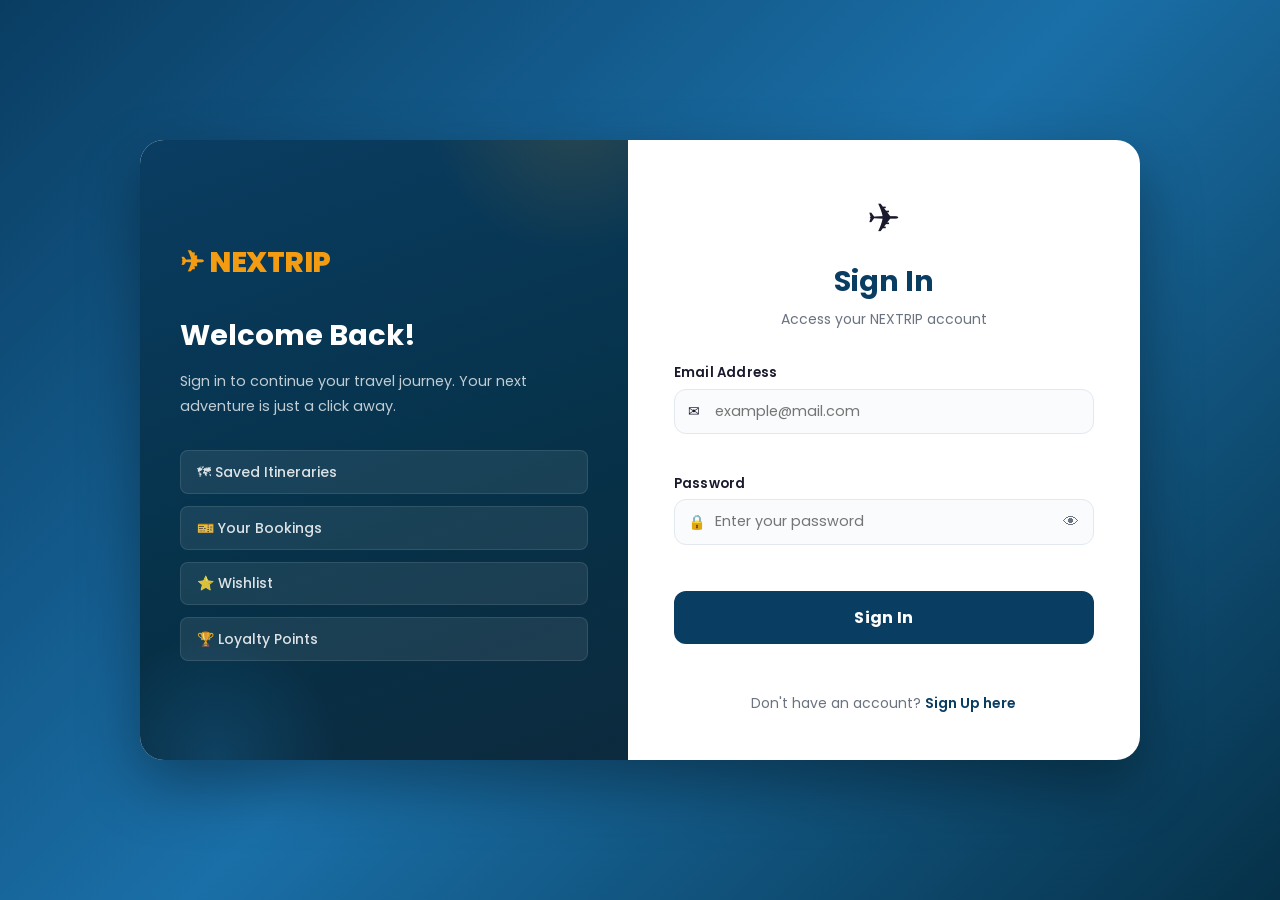
==== SignIn.html @ 0aa318a2 "Add files via upload" ====
<!DOCTYPE html>
<html lang="en">
<head>
    <meta charset="UTF-8">
    <meta name="viewport" content="width=device-width, initial-scale=1.0">
    <title>NEXTRIP - Sign In</title>
    <link rel="stylesheet" href="css/style.css">
    <link href="https://fonts.googleapis.com/css2?family=Poppins:wght@300;400;500;600;700;800&display=swap" rel="stylesheet">
</head>
<body class="auth-body">

    <div class="auth-wrapper signin-layout">
        <!-- Left Panel -->
        <div class="auth-panel-left signin-left">
            <div class="panel-content">
                <div class="brand-logo">✈ NEXTRIP</div>
                <h2 class="panel-title">Welcome Back!</h2>
                <p class="panel-subtitle">Sign in to continue your travel journey. Your next adventure is just a click away.</p>
                <div class="panel-features">
                    <div class="panel-feature">🗺 Saved Itineraries</div>
                    <div class="panel-feature">🎫 Your Bookings</div>
                    <div class="panel-feature">⭐ Wishlist</div>
                    <div class="panel-feature">🏆 Loyalty Points</div>
                </div>
                <div class="panel-image-bg signin-bg"></div>
            </div>
        </div>

        <!-- Right Panel - Signin Form -->
        <div class="auth-panel-right">
            <div class="auth-form-container signin-form-container">
                <div class="auth-header">
                    <div class="signin-icon">✈</div>
                    <h1 class="auth-title">Sign In</h1>
                    <p class="auth-subtitle">Access your NEXTRIP account</p>
                </div>

                <form id="signinForm" class="auth-form" novalidate>

                    <!-- Email -->
                    <div class="form-group">
                        <label for="signinEmail" class="form-label">Email Address</label>
                        <div class="input-wrapper">
                            <span class="input-icon">✉</span>
                            <input type="email" id="signinEmail" name="email"
                                   class="form-input" placeholder="example@mail.com" required>
                        </div>
                        <span class="error-msg" id="signinEmailError"></span>
                    </div>

                    <!-- Password -->
                    <div class="form-group">
                        <label for="signinPassword" class="form-label">Password</label>
                        <div class="input-wrapper">
                            <span class="input-icon">🔒</span>
                            <input type="password" id="signinPassword" name="password"
                                   class="form-input" placeholder="Enter your password" required>
                            <button type="button" class="toggle-password" data-target="signinPassword" aria-label="Toggle password visibility">
                                <span class="eye-icon" id="eyeSigninPassword">👁</span>
                            </button>
                        </div>
                        <span class="error-msg" id="signinPasswordError"></span>
                    </div>

                    <!-- Submit -->
                    <button type="submit" class="btn-auth">Sign In</button>
                    <span class="error-msg" id="signinGeneralError" style="display:block; text-align:center; margin-top:0.5rem;"></span>
                    <span class="success-msg" id="signinSuccess"></span>

                </form>

                <div class="auth-redirect">
                    Don't have an account? <a href="SignUp.html" class="auth-link">Sign Up here</a>
                </div>
            </div>
        </div>
    </div>

    <script src="js/script.js"></script>
</body>
</html>
---- css/style.css ----
/* ================================================
   NEXTRIP - Complete Stylesheet
   style.css
   ================================================ */

/* ---------- CSS Variables / Theme ---------- */
:root {
    --primary: #0a3d62;
    --primary-dark: #061e32;
    --accent: #f39c12;
    --accent-light: #ffc94a;
    --success: #27ae60;
    --error: #e74c3c;
    --text: #1a1a2e;
    --text-muted: #6b7280;
    --bg: #f8fafc;
    --bg-card: #ffffff;
    --border: #e2e8f0;
    --shadow-sm: 0 1px 3px rgba(0,0,0,0.08);
    --shadow-md: 0 4px 20px rgba(0,0,0,0.12);
    --shadow-lg: 0 10px 40px rgba(0,0,0,0.16);
    --radius: 0.75rem;
    --radius-lg: 1.25rem;
    --font: 'Poppins', sans-serif;
    --transition: all 0.25s ease;
}

/* ---------- Reset & Base ---------- */
*, *::before, *::after {
    box-sizing: border-box;
    margin: 0;
    padding: 0;
}

html { scroll-behavior: smooth; }

body {
    font-family: var(--font);
    font-size: 1rem;
    color: var(--text);
    background: var(--bg);
    line-height: 1.6;
    -webkit-font-smoothing: antialiased;
}

img { max-width: 100%; height: auto; display: block; }
a { text-decoration: none; color: inherit; }
ul { list-style: none; }

/* ---------- Utility: Container ---------- */
.container {
    max-width: 1200px;
    margin: 0 auto;
    padding: 0 1.5rem;
}

/* ================================================
   TRAVELAPP / LANDING PAGE STYLES
   ================================================ */

/* ---- Header ---- */
.header {
    position: fixed;
    top: 0;
    width: 100%;
    z-index: 100;
    background: rgba(10, 61, 98, 0.96);
    box-shadow: 0 2px 20px rgba(0,0,0,0.25);
}

.container-header {
    max-width: 1200px;
    margin: 0 auto;
    padding: 0 1.5rem;
    display: flex;
    align-items: center;
    justify-content: space-between;
    height: 4rem;
}

.brand {
    font-size: 1.5rem;
    font-weight: 800;
    color: #fff;
    letter-spacing: -0.5px;
}

.navbar {
    display: flex;
    gap: 0.25rem;
    align-items: center;
}

.nav-btn {
    color: rgba(255,255,255,0.85);
    font-size: 0.875rem;
    font-weight: 500;
    padding: 0.4rem 0.875rem;
    border-radius: 2rem;
    transition: var(--transition);
}

.nav-btn:hover {
    color: #fff;
    background: rgba(255,255,255,0.12);
}

.header-actions {
    display: flex;
    align-items: center;
    gap: 0.75rem;
}

.btn-signin-nav {
    background: var(--accent);
    color: var(--primary-dark);
    font-size: 0.875rem;
    font-weight: 600;
    padding: 0.45rem 1.1rem;
    border-radius: 2rem;
    transition: var(--transition);
}

.btn-signin-nav:hover {
    background: var(--accent-light);
    transform: translateY(-1px);
}

/* Hamburger Toggle */
.menu-toggle {
    display: none;
    flex-direction: column;
    gap: 5px;
    background: none;
    border: none;
    cursor: pointer;
    padding: 0.25rem;
}

.menu-toggle span {
    display: block;
    width: 24px;
    height: 2px;
    background: #fff;
    border-radius: 2px;
    transition: var(--transition);
}

.menu-toggle.active span:nth-child(1) { transform: translateY(7px) rotate(45deg); }
.menu-toggle.active span:nth-child(2) { opacity: 0; }
.menu-toggle.active span:nth-child(3) { transform: translateY(-7px) rotate(-45deg); }

/* Mobile Menu */
.mobile-menu {
    display: none;
    flex-direction: column;
    background: var(--primary-dark);
    position: fixed;
    top: 4rem;
    left: 0;
    right: 0;
    z-index: 99;
    padding: 1rem 0;
    border-top: 1px solid rgba(255,255,255,0.1);
}

.mobile-menu.active { display: flex; }

.mobile-btn {
    color: rgba(255,255,255,0.85);
    padding: 0.85rem 2rem;
    font-size: 0.95rem;
    font-weight: 500;
    transition: var(--transition);
    border-bottom: 1px solid rgba(255,255,255,0.06);
}

.mobile-btn:hover {
    color: #fff;
    background: rgba(255,255,255,0.07);
    padding-left: 2.5rem;
}

/* ---- Hero ---- */
.hero {
    position: relative;
    height: 100vh;
    min-height: 600px;
    display: flex;
    align-items: center;
    justify-content: center;
    overflow: hidden;
}

.hero-image {
    position: absolute;
    inset: 0;
    width: 100%;
    height: 100%;
    object-fit: cover;
    object-position: center;
}

.hero-overlay {
    position: absolute;
    inset: 0;
    background: linear-gradient(
        135deg,
        rgba(10,61,98,0.85) 0%,
        rgba(6,30,50,0.65) 60%,
        rgba(243,156,18,0.15) 100%
    );
}

.hero-content {
    position: relative;
    z-index: 2;
    text-align: center;
    color: #fff;
    max-width: 800px;
    padding: 0 1.5rem;
    animation: fadeInUp 0.8s ease both;
}

.hero-badge {
    display: inline-block;
    background: rgba(243,156,18,0.25);
    border: 1px solid rgba(243,156,18,0.5);
    color: var(--accent-light);
    font-size: 0.8rem;
    font-weight: 600;
    padding: 0.35rem 1rem;
    border-radius: 2rem;
    letter-spacing: 1px;
    text-transform: uppercase;
    margin-bottom: 1rem;
}

.hero-title {
    font-size: clamp(2.8rem, 7vw, 5.5rem);
    font-weight: 800;
    line-height: 1.1;
    margin-bottom: 1rem;
    letter-spacing: -2px;
}

.hero-accent { color: var(--accent); }

.hero-tagline {
    font-size: clamp(1rem, 2vw, 1.2rem);
    font-weight: 300;
    opacity: 0.9;
    margin-bottom: 2rem;
    max-width: 600px;
    margin-left: auto;
    margin-right: auto;
}

.hero-cta-group {
    display: flex;
    gap: 1rem;
    justify-content: center;
    flex-wrap: wrap;
    margin-bottom: 3rem;
}

.btn-primary {
    background: var(--accent);
    color: var(--primary-dark);
    font-size: 0.95rem;
    font-weight: 700;
    padding: 0.85rem 2rem;
    border-radius: 2rem;
    transition: var(--transition);
    box-shadow: 0 4px 15px rgba(243,156,18,0.35);
}

.btn-primary:hover {
    background: var(--accent-light);
    transform: translateY(-2px);
    box-shadow: 0 6px 20px rgba(243,156,18,0.45);
}

.btn-outline-hero {
    background: transparent;
    color: #fff;
    font-size: 0.95rem;
    font-weight: 600;
    padding: 0.85rem 2rem;
    border-radius: 2rem;
    border: 2px solid rgba(255,255,255,0.6);
    transition: var(--transition);
}

.btn-outline-hero:hover {
    background: rgba(255,255,255,0.15);
    border-color: #fff;
    transform: translateY(-2px);
}

.hero-stats {
    display: flex;
    gap: 2.5rem;
    justify-content: center;
    flex-wrap: wrap;
}

.hero-stat {
    display: flex;
    flex-direction: column;
    align-items: center;
}

.hero-stat strong {
    font-size: 1.6rem;
    font-weight: 800;
    color: var(--accent);
    line-height: 1;
}

.hero-stat span {
    font-size: 0.75rem;
    opacity: 0.8;
    text-transform: uppercase;
    letter-spacing: 1px;
    margin-top: 0.2rem;
}

/* ---- Section Commons ---- */
.section-title {
    font-size: clamp(1.8rem, 4vw, 2.5rem);
    font-weight: 700;
    color: var(--primary);
    text-align: center;
    margin-bottom: 0.5rem;
    letter-spacing: -0.5px;
}

.section-desc {
    font-size: 1rem;
    color: var(--text-muted);
    text-align: center;
    margin-bottom: 3rem;
}

/* ---- Features Section ---- */
.features {
    padding: 5rem 0;
    background: var(--bg);
}

.features-list {
    display: grid;
    grid-template-columns: repeat(3, 1fr);
    gap: 1.5rem;
    margin-bottom: 3rem;
}

.feature {
    background: var(--bg-card);
    border: 1px solid var(--border);
    border-radius: var(--radius-lg);
    padding: 2rem 1.5rem;
    text-align: center;
    transition: var(--transition);
    box-shadow: var(--shadow-sm);
}

.feature:hover {
    transform: translateY(-4px);
    box-shadow: var(--shadow-md);
    border-color: var(--accent);
}

.feature-icon {
    font-size: 2.5rem;
    display: block;
    margin-bottom: 1rem;
}

.feature h3 {
    font-size: 1.1rem;
    font-weight: 600;
    color: var(--primary);
    margin-bottom: 0.5rem;
}

.feature p {
    font-size: 0.875rem;
    color: var(--text-muted);
    line-height: 1.6;
}

.mission-statement {
    background: linear-gradient(135deg, var(--primary), var(--primary-dark));
    color: #fff;
    border-radius: var(--radius-lg);
    padding: 2.5rem;
    text-align: center;
}

.mission-statement h3 {
    font-size: 1.5rem;
    font-weight: 700;
    margin-bottom: 1rem;
    color: var(--accent);
}

.mission-statement p {
    font-size: 1rem;
    line-height: 1.8;
    opacity: 0.9;
    max-width: 700px;
    margin: 0 auto;
}

/* ---- Destinations Section ---- */
.destinations {
    padding: 5rem 0;
    background: linear-gradient(180deg, #eef4fb 0%, #f8fafc 100%);
}

.destinations-list {
    display: grid;
    grid-template-columns: repeat(3, 1fr);
    gap: 1.5rem;
}

.destination-card {
    background: var(--bg-card);
    border-radius: var(--radius-lg);
    overflow: hidden;
    box-shadow: var(--shadow-sm);
    border: 1px solid var(--border);
    transition: var(--transition);
}

.destination-card:hover {
    transform: translateY(-6px);
    box-shadow: var(--shadow-lg);
}

.dest-img {
    width: 100%;
    height: 220px;
    object-fit: cover;
    transition: transform 0.4s ease;
}

.destination-card:hover .dest-img {
    transform: scale(1.04);
}

.dest-content {
    padding: 1.5rem;
}

.dest-badge {
    display: inline-block;
    background: #eef4fb;
    color: var(--primary);
    font-size: 0.7rem;
    font-weight: 600;
    padding: 0.25rem 0.7rem;
    border-radius: 2rem;
    text-transform: uppercase;
    letter-spacing: 0.5px;
    margin-bottom: 0.6rem;
}

.dest-content h4 {
    font-size: 1.2rem;
    font-weight: 700;
    color: var(--primary);
    margin-bottom: 0.5rem;
}

.dest-content p {
    font-size: 0.875rem;
    color: var(--text-muted);
    line-height: 1.6;
    margin-bottom: 1rem;
}

.dest-meta {
    display: flex;
    gap: 1rem;
    font-size: 0.8rem;
    color: var(--text-muted);
    margin-bottom: 1rem;
}

.btn-secondary {
    display: inline-block;
    background: transparent;
    color: var(--primary);
    font-size: 0.875rem;
    font-weight: 600;
    padding: 0.5rem 1.25rem;
    border: 2px solid var(--primary);
    border-radius: 2rem;
    transition: var(--transition);
}

.btn-secondary:hover {
    background: var(--primary);
    color: #fff;
    transform: translateY(-1px);
}

/* ---- Contact Section ---- */
.contact {
    padding: 5rem 0;
    background: var(--bg);
}

.contact-form {
    max-width: 600px;
    margin: 0 auto;
    background: var(--bg-card);
    border-radius: var(--radius-lg);
    padding: 2.5rem;
    box-shadow: var(--shadow-md);
    border: 1px solid var(--border);
}

.contact-form .form-group {
    margin-bottom: 1.25rem;
}

.contact-form label {
    display: block;
    font-size: 0.875rem;
    font-weight: 600;
    color: var(--text);
    margin-bottom: 0.4rem;
}

.contact-form input,
.contact-form textarea {
    width: 100%;
    padding: 0.7rem 1rem;
    border: 1.5px solid var(--border);
    border-radius: var(--radius);
    font-family: var(--font);
    font-size: 0.9rem;
    color: var(--text);
    background: var(--bg);
    transition: var(--transition);
    outline: none;
}

.contact-form input:focus,
.contact-form textarea:focus {
    border-color: var(--primary);
    box-shadow: 0 0 0 3px rgba(10,61,98,0.1);
}

.contact-form input.error,
.contact-form textarea.error {
    border-color: var(--error);
    box-shadow: 0 0 0 3px rgba(231,76,60,0.1);
}

.btn-submit {
    width: 100%;
    background: var(--primary);
    color: #fff;
    font-size: 1rem;
    font-weight: 600;
    padding: 0.875rem;
    border: none;
    border-radius: var(--radius);
    cursor: pointer;
    transition: var(--transition);
    margin-top: 0.5rem;
}

.btn-submit:hover {
    background: var(--primary-dark);
    transform: translateY(-1px);
    box-shadow: var(--shadow-md);
}

/* ---- Footer ---- */
.footer {
    background: var(--primary-dark);
    color: rgba(255,255,255,0.8);
    padding: 2.5rem 0 1.5rem;
    text-align: center;
}

.footer-top {
    margin-bottom: 1rem;
}

.footer-brand {
    font-size: 1.5rem;
    font-weight: 800;
    color: #fff;
    margin-bottom: 0.25rem;
}

.footer-tagline {
    font-size: 0.875rem;
    color: rgba(255,255,255,0.5);
    margin-bottom: 1.25rem;
}

.footer-links {
    display: flex;
    gap: 1.5rem;
    justify-content: center;
    flex-wrap: wrap;
    margin-bottom: 1.5rem;
}

.footer-links a {
    color: rgba(255,255,255,0.65);
    font-size: 0.85rem;
    transition: var(--transition);
}

.footer-links a:hover { color: var(--accent); }

.footer-copy {
    font-size: 0.8rem;
    color: rgba(255,255,255,0.4);
    border-top: 1px solid rgba(255,255,255,0.1);
    padding-top: 1rem;
}

/* ================================================
   AUTH PAGES: SIGNUP & SIGNIN STYLES
   ================================================ */

.auth-body {
    background: linear-gradient(135deg, #0a3d62 0%, #1a6fa8 50%, #063148 100%);
    min-height: 100vh;
    display: flex;
    align-items: center;
    justify-content: center;
    padding: 1rem;
}

.auth-wrapper {
    display: flex;
    width: 100%;
    max-width: 1000px;
    min-height: 620px;
    background: var(--bg-card);
    border-radius: 1.5rem;
    overflow: hidden;
    box-shadow: 0 25px 60px rgba(0,0,0,0.35);
    animation: fadeInUp 0.5s ease both;
}

/* Left Decorative Panel */
.auth-panel-left {
    flex: 1;
    background: linear-gradient(160deg, #0a3d62 0%, #063148 60%, #0d2a3e 100%);
    display: flex;
    align-items: center;
    justify-content: center;
    position: relative;
    overflow: hidden;
    padding: 3rem 2.5rem;
}

.auth-panel-left::before {
    content: '';
    position: absolute;
    top: -30%;
    right: -20%;
    width: 300px;
    height: 300px;
    background: radial-gradient(circle, rgba(243,156,18,0.15) 0%, transparent 70%);
    border-radius: 50%;
}

.auth-panel-left::after {
    content: '';
    position: absolute;
    bottom: -20%;
    left: -10%;
    width: 250px;
    height: 250px;
    background: radial-gradient(circle, rgba(26,111,168,0.3) 0%, transparent 70%);
    border-radius: 50%;
}

.panel-content { position: relative; z-index: 2; color: #fff; }

.brand-logo {
    font-size: 1.8rem;
    font-weight: 800;
    color: var(--accent);
    margin-bottom: 2rem;
    letter-spacing: -0.5px;
}

.panel-title {
    font-size: 1.8rem;
    font-weight: 700;
    margin-bottom: 1rem;
    line-height: 1.25;
}

.panel-subtitle {
    font-size: 0.9rem;
    opacity: 0.75;
    line-height: 1.7;
    margin-bottom: 2rem;
}

.panel-features {
    display: flex;
    flex-direction: column;
    gap: 0.75rem;
}

.panel-feature {
    display: flex;
    align-items: center;
    gap: 0.5rem;
    font-size: 0.875rem;
    font-weight: 500;
    color: rgba(255,255,255,0.85);
    background: rgba(255,255,255,0.08);
    padding: 0.6rem 1rem;
    border-radius: 0.5rem;
    border: 1px solid rgba(255,255,255,0.1);
    transition: var(--transition);
}

.panel-feature:hover {
    background: rgba(255,255,255,0.12);
    color: #fff;
}

/* Right Form Panel */
.auth-panel-right {
    flex: 1.1;
    display: flex;
    align-items: center;
    justify-content: center;
    padding: 2.5rem 2rem;
    overflow-y: auto;
}

.auth-form-container {
    width: 100%;
    max-width: 420px;
}

.auth-header {
    text-align: center;
    margin-bottom: 2rem;
}

.signin-icon {
    font-size: 2.5rem;
    display: block;
    margin-bottom: 0.5rem;
}

.auth-title {
    font-size: 1.8rem;
    font-weight: 700;
    color: var(--primary);
    margin-bottom: 0.25rem;
}

.auth-subtitle {
    font-size: 0.875rem;
    color: var(--text-muted);
}

/* Form Fields */
.auth-form .form-group {
    margin-bottom: 1.1rem;
}

.form-label {
    display: block;
    font-size: 0.825rem;
    font-weight: 600;
    color: var(--text);
    margin-bottom: 0.35rem;
    letter-spacing: 0.2px;
}

.input-wrapper {
    position: relative;
    display: flex;
    align-items: center;
}

.input-icon {
    position: absolute;
    left: 0.9rem;
    font-size: 0.9rem;
    z-index: 1;
    pointer-events: none;
    line-height: 1;
}

.form-input {
    width: 100%;
    padding: 0.7rem 2.75rem 0.7rem 2.5rem;
    border: 1.5px solid var(--border);
    border-radius: var(--radius);
    font-family: var(--font);
    font-size: 0.9rem;
    color: var(--text);
    background: #fafbfc;
    transition: var(--transition);
    outline: none;
}

.form-input:focus {
    border-color: var(--primary);
    box-shadow: 0 0 0 3px rgba(10,61,98,0.1);
    background: #fff;
}

.form-input.error {
    border-color: var(--error);
    box-shadow: 0 0 0 3px rgba(231,76,60,0.1);
}

.form-input.success-field {
    border-color: var(--success);
    box-shadow: 0 0 0 3px rgba(39,174,96,0.1);
}

/* Show/Hide Password Toggle */
.toggle-password {
    position: absolute;
    right: 0.75rem;
    background: none;
    border: none;
    cursor: pointer;
    padding: 0.2rem;
    display: flex;
    align-items: center;
    font-size: 1rem;
    color: var(--text-muted);
    transition: var(--transition);
    z-index: 1;
}

.toggle-password:hover { color: var(--primary); }

/* Error & Success Messages */
.error-msg {
    display: block;
    font-size: 0.78rem;
    color: var(--error);
    margin-top: 0.3rem;
    min-height: 1rem;
    font-weight: 500;
    animation: fadeIn 0.2s ease;
}

.success-msg {
    display: block;
    font-size: 0.875rem;
    color: var(--success);
    margin-top: 0.75rem;
    font-weight: 500;
    text-align: center;
    animation: fadeIn 0.3s ease;
}

/* Submit Button */
.btn-auth {
    width: 100%;
    background: var(--primary);
    color: #fff;
    font-family: var(--font);
    font-size: 1rem;
    font-weight: 700;
    padding: 0.875rem;
    border: none;
    border-radius: var(--radius);
    cursor: pointer;
    transition: var(--transition);
    margin-top: 0.5rem;
    letter-spacing: 0.25px;
}

.btn-auth:hover {
    background: var(--primary-dark);
    transform: translateY(-2px);
    box-shadow: 0 6px 20px rgba(10,61,98,0.3);
}

.btn-auth:active { transform: translateY(0); }

/* Redirect Link */
.auth-redirect {
    text-align: center;
    margin-top: 1.5rem;
    font-size: 0.875rem;
    color: var(--text-muted);
}

.auth-link {
    color: var(--primary);
    font-weight: 600;
    transition: var(--transition);
}

.auth-link:hover {
    color: var(--accent);
    text-decoration: underline;
}

/* ================================================
   ANIMATIONS
   ================================================ */
@keyframes fadeInUp {
    from { opacity: 0; transform: translateY(24px); }
    to   { opacity: 1; transform: translateY(0); }
}

@keyframes fadeIn {
    from { opacity: 0; }
    to   { opacity: 1; }
}

/* ================================================
   RESPONSIVE DESIGN
   Mobile ≤768px | Tablet 769–1024px | Desktop >1024px
   ================================================ */

/* ---- Tablet: 769px – 1024px ---- */
@media (min-width: 769px) and (max-width: 1024px) {
    .features-list {
        grid-template-columns: repeat(2, 1fr);
    }

    .destinations-list {
        grid-template-columns: repeat(2, 1fr);
    }

    .auth-wrapper {
        max-width: 90%;
    }

    .auth-panel-left {
        padding: 2rem 1.5rem;
    }

    .panel-title { font-size: 1.5rem; }

    .hero-title {
        font-size: clamp(2.4rem, 6vw, 4rem);
    }
}

/* ---- Mobile: ≤768px ---- */
@media (max-width: 768px) {
    /* Header */
    .navbar { display: none; }
    .btn-signin-nav { display: none; }
    .menu-toggle { display: flex; }

    /* Hero */
    .hero { height: 100svh; min-height: 500px; }

    .hero-cta-group {
        flex-direction: column;
        align-items: center;
    }

    .hero-stats {
        gap: 1.5rem;
    }

    /* Features */
    .features { padding: 3rem 0; }

    .features-list {
        grid-template-columns: 1fr;
        gap: 1rem;
    }

    .feature { padding: 1.5rem; }

    .mission-statement { padding: 1.75rem; }

    /* Destinations */
    .destinations { padding: 3rem 0; }

    .destinations-list {
        grid-template-columns: 1fr;
        gap: 1.25rem;
    }

    /* Contact */
    .contact { padding: 3rem 0; }

    .contact-form {
        padding: 1.75rem 1.25rem;
    }

    /* Footer */
    .footer-links { gap: 1rem; }

    /* Auth Pages */
    .auth-body { padding: 0; align-items: stretch; }

    .auth-wrapper {
        flex-direction: column;
        border-radius: 0;
        min-height: 100svh;
    }

    .auth-panel-left {
        padding: 2rem 1.5rem;
        flex: 0;
    }

    .panel-features { display: none; }

    .panel-title { font-size: 1.3rem; margin-bottom: 0.5rem; }
    .panel-subtitle { font-size: 0.85rem; margin-bottom: 0; }

    .auth-panel-right {
        flex: 1;
        padding: 2rem 1.25rem;
        align-items: flex-start;
    }

    .auth-form-container { max-width: 100%; }

    .auth-title { font-size: 1.5rem; }

    .form-input { font-size: 0.875rem; }
}

/* ---- Small Mobile: ≤480px ---- */
@media (max-width: 480px) {
    .brand { font-size: 1.25rem; }

    .section-title { font-size: 1.5rem; }

    .hero-title { letter-spacing: -1px; }

    .btn-primary, .btn-outline-hero {
        font-size: 0.875rem;
        padding: 0.75rem 1.5rem;
        width: 100%;
        max-width: 280px;
        text-align: center;
    }

    .contact-form { padding: 1.25rem; }
}
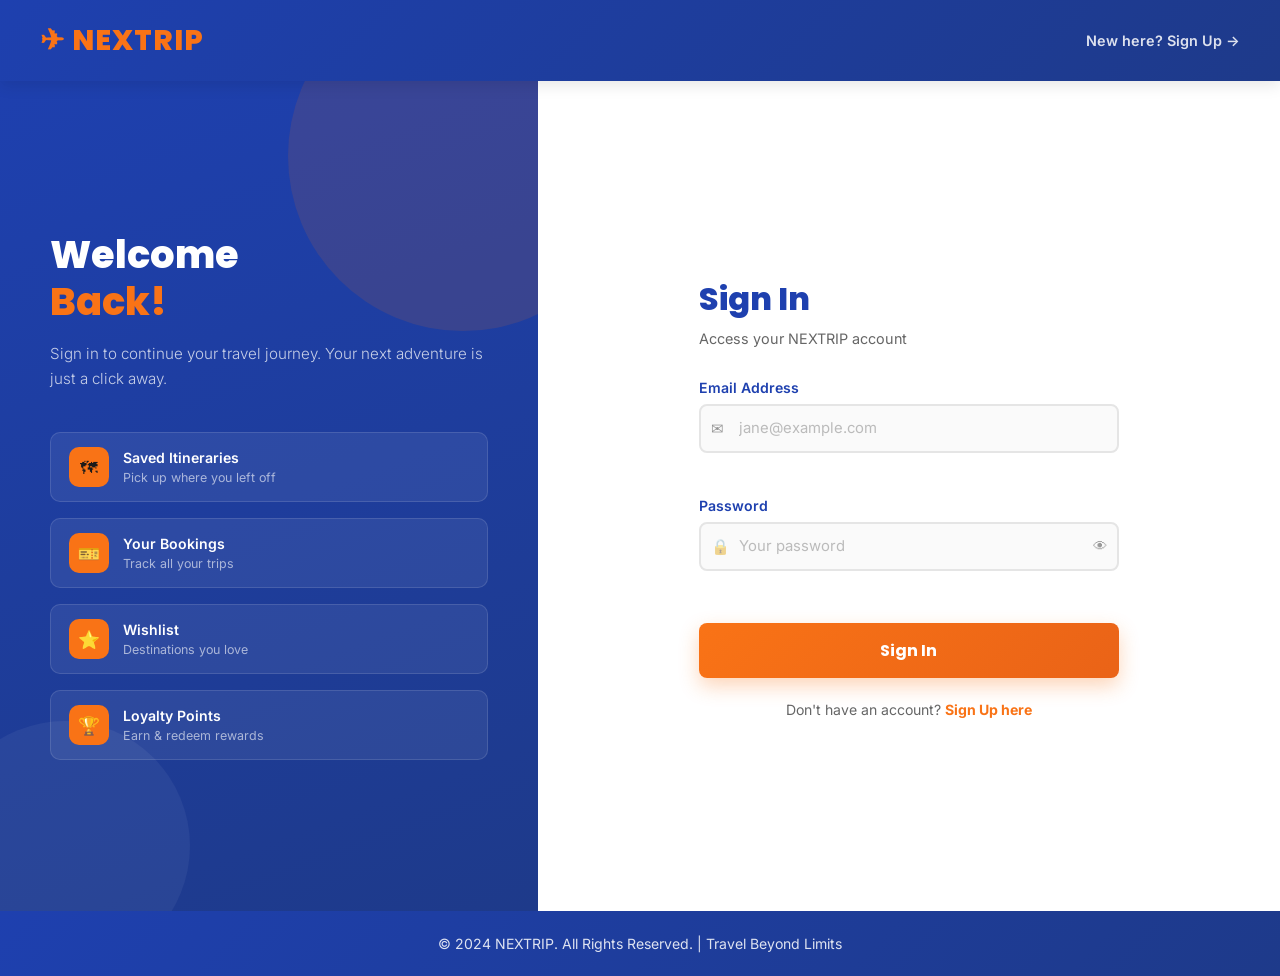
==== commit babbbe66: "Update SignIn.html" ====
--- a/SignIn.html
+++ b/SignIn.html
@@ -4,78 +4,541 @@
     <meta charset="UTF-8">
     <meta name="viewport" content="width=device-width, initial-scale=1.0">
     <title>NEXTRIP - Sign In</title>
-    <link rel="stylesheet" href="css/style.css">
-    <link href="https://fonts.googleapis.com/css2?family=Poppins:wght@300;400;500;600;700;800&display=swap" rel="stylesheet">
+    <link href="https://fonts.googleapis.com/css2?family=Poppins:wght@300;400;600;700;800&family=Inter:wght@300;400;600&display=swap" rel="stylesheet">
+    <style>
+        :root {
+            --primary: #1e40af;
+            --primary-dark: #1e3a8a;
+            --secondary: #f97316;
+            --secondary-dark: #ea6317;
+            --text-dark: #1a1a1a;
+            --text-light: #ffffff;
+            --bg-light: #f5f5f5;
+            --border: #e5e5e5;
+            --shadow: 0 4px 15px rgba(0,0,0,0.1);
+            --shadow-lg: 0 10px 30px rgba(0,0,0,0.15);
+            --error: #dc2626;
+            --success: #16a34a;
+        }
+
+        * { margin: 0; padding: 0; box-sizing: border-box; }
+        html { scroll-behavior: smooth; font-size: 16px; }
+
+        body {
+            font-family: 'Inter', sans-serif;
+            color: var(--text-dark);
+            background: var(--bg-light);
+            min-height: 100vh;
+            display: flex;
+            flex-direction: column;
+        }
+
+        a { text-decoration: none; color: inherit; transition: all 0.3s ease; }
+        h1, h2, h3 { font-family: 'Poppins', sans-serif; font-weight: 700; }
+
+        /* ── HEADER ── */
+        .header {
+            background: linear-gradient(135deg, var(--primary) 0%, var(--primary-dark) 100%);
+            padding: 1.2rem 2rem;
+            position: sticky;
+            top: 0;
+            z-index: 100;
+            box-shadow: var(--shadow);
+        }
+
+        .header-inner {
+            max-width: 1200px;
+            margin: 0 auto;
+            display: flex;
+            justify-content: space-between;
+            align-items: center;
+        }
+
+        .brand {
+            font-family: 'Poppins', sans-serif;
+            font-size: 1.8rem;
+            font-weight: 800;
+            color: var(--secondary);
+            letter-spacing: 1px;
+            text-decoration: none;
+        }
+
+        .header-link {
+            color: rgba(255,255,255,0.85);
+            font-size: 0.9rem;
+            font-weight: 600;
+            transition: color 0.3s;
+        }
+
+        .header-link:hover { color: var(--secondary); }
+
+        /* ── MAIN LAYOUT ── */
+        .page-wrap {
+            flex: 1;
+            display: flex;
+            align-items: stretch;
+            min-height: calc(100vh - 70px);
+        }
+
+        /* ── LEFT PANEL ── */
+        .left-panel {
+            width: 42%;
+            background: linear-gradient(160deg, var(--primary) 0%, var(--primary-dark) 100%);
+            padding: 60px 50px;
+            display: flex;
+            flex-direction: column;
+            justify-content: center;
+            position: relative;
+            overflow: hidden;
+        }
+
+        .left-panel::before {
+            content: '';
+            position: absolute;
+            width: 350px; height: 350px;
+            border-radius: 50%;
+            background: rgba(249,115,22,0.12);
+            top: -100px; right: -100px;
+        }
+
+        .left-panel::after {
+            content: '';
+            position: absolute;
+            width: 250px; height: 250px;
+            border-radius: 50%;
+            background: rgba(255,255,255,0.05);
+            bottom: -60px; left: -60px;
+        }
+
+        .left-content { position: relative; z-index: 1; }
+
+        .left-content h2 {
+            font-family: 'Poppins', sans-serif;
+            font-size: 2.4rem;
+            font-weight: 800;
+            color: var(--text-light);
+            line-height: 1.2;
+            margin-bottom: 1rem;
+        }
+
+        .left-content h2 span { color: var(--secondary); }
+
+        .left-content p {
+            color: rgba(255,255,255,0.75);
+            font-size: 0.95rem;
+            line-height: 1.7;
+            margin-bottom: 2.5rem;
+            font-weight: 300;
+        }
+
+        .perks { display: flex; flex-direction: column; gap: 1rem; }
+
+        .perk {
+            display: flex;
+            align-items: center;
+            gap: 14px;
+            background: rgba(255,255,255,0.07);
+            border: 1px solid rgba(255,255,255,0.12);
+            border-radius: 10px;
+            padding: 14px 18px;
+            transition: background 0.3s;
+        }
+
+        .perk:hover { background: rgba(255,255,255,0.12); }
+
+        .perk-icon {
+            width: 40px; height: 40px;
+            background: var(--secondary);
+            border-radius: 10px;
+            display: flex;
+            align-items: center;
+            justify-content: center;
+            font-size: 1.1rem;
+            flex-shrink: 0;
+        }
+
+        .perk-text strong {
+            display: block;
+            font-size: 0.88rem;
+            font-weight: 600;
+            color: var(--text-light);
+        }
+
+        .perk-text span {
+            font-size: 0.78rem;
+            color: rgba(255,255,255,0.6);
+        }
+
+        /* ── RIGHT PANEL ── */
+        .right-panel {
+            flex: 1;
+            display: flex;
+            align-items: center;
+            justify-content: center;
+            padding: 60px 50px;
+            background: #ffffff;
+        }
+
+        .form-box {
+            width: 100%;
+            max-width: 420px;
+            animation: slideUp 0.5s ease both;
+        }
+
+        @keyframes slideUp {
+            from { opacity: 0; transform: translateY(30px); }
+            to   { opacity: 1; transform: translateY(0); }
+        }
+
+        .form-box h1 {
+            font-family: 'Poppins', sans-serif;
+            font-size: 2rem;
+            font-weight: 800;
+            color: var(--primary);
+            margin-bottom: 0.4rem;
+        }
+
+        .form-box .subtitle {
+            color: #666;
+            font-size: 0.9rem;
+            margin-bottom: 2rem;
+        }
+
+        /* ── ALERT BOXES ── */
+        .alert {
+            display: none;
+            align-items: center;
+            gap: 10px;
+            padding: 12px 16px;
+            border-radius: 8px;
+            font-size: 0.86rem;
+            margin-bottom: 1.2rem;
+        }
+
+        .alert.show { display: flex; animation: slideUp 0.3s ease; }
+        .alert.error  { background: #fef2f2; border: 1px solid #fecaca; color: var(--error); }
+        .alert.success { background: #f0fdf4; border: 1px solid #bbf7d0; color: var(--success); }
+
+        /* ── FORM FIELDS ── */
+        .form-group { margin-bottom: 1.4rem; }
+
+        .form-group label {
+            display: block;
+            font-weight: 600;
+            color: var(--primary);
+            margin-bottom: 0.5rem;
+            font-size: 0.88rem;
+        }
+
+        .input-wrap { position: relative; }
+
+        .input-wrap .icon {
+            position: absolute;
+            left: 12px;
+            top: 50%;
+            transform: translateY(-50%);
+            font-size: 0.95rem;
+            opacity: 0.45;
+            pointer-events: none;
+        }
+
+        .input-wrap input {
+            width: 100%;
+            padding: 0.85rem 0.9rem 0.85rem 38px;
+            border: 2px solid var(--border);
+            border-radius: 8px;
+            font-family: 'Inter', sans-serif;
+            font-size: 0.93rem;
+            color: var(--text-dark);
+            background: #fafafa;
+            transition: all 0.3s ease;
+            outline: none;
+        }
+
+        .input-wrap input::placeholder { color: #bbb; }
+
+        .input-wrap input:focus {
+            border-color: var(--secondary);
+            background: #fff;
+            box-shadow: 0 0 0 3px rgba(249,115,22,0.12);
+        }
+
+        .input-wrap input.error {
+            border-color: var(--error);
+            box-shadow: 0 0 0 3px rgba(220,38,38,0.1);
+        }
+
+        .toggle-pw {
+            position: absolute;
+            right: 12px;
+            top: 50%;
+            transform: translateY(-50%);
+            background: none;
+            border: none;
+            cursor: pointer;
+            font-size: 0.9rem;
+            color: #999;
+            transition: color 0.2s;
+            padding: 0;
+        }
+
+        .toggle-pw:hover { color: var(--primary); }
+
+        .error-msg {
+            display: block;
+            color: var(--error);
+            font-size: 0.8rem;
+            margin-top: 0.35rem;
+            min-height: 1rem;
+        }
+
+        /* ── SUBMIT BUTTON ── */
+        .btn-submit {
+            width: 100%;
+            padding: 0.95rem;
+            background: linear-gradient(135deg, var(--secondary) 0%, var(--secondary-dark) 100%);
+            color: white;
+            font-family: 'Poppins', sans-serif;
+            font-size: 1rem;
+            font-weight: 700;
+            border: none;
+            border-radius: 8px;
+            cursor: pointer;
+            margin-top: 0.5rem;
+            transition: all 0.3s ease;
+            box-shadow: 0 8px 20px rgba(249,115,22,0.3);
+            position: relative;
+            overflow: hidden;
+        }
+
+        .btn-submit:hover {
+            transform: translateY(-2px);
+            box-shadow: 0 12px 28px rgba(249,115,22,0.4);
+        }
+
+        .btn-submit:active { transform: translateY(0); }
+
+        .btn-submit.loading { pointer-events: none; }
+        .btn-submit.loading .btn-text { visibility: hidden; }
+        .btn-submit.loading::after {
+            content: '';
+            position: absolute;
+            width: 20px; height: 20px;
+            border: 2.5px solid rgba(255,255,255,0.3);
+            border-top-color: white;
+            border-radius: 50%;
+            left: 50%; top: 50%;
+            transform: translate(-50%, -50%);
+            animation: spin 0.7s linear infinite;
+        }
+
+        @keyframes spin { to { transform: translate(-50%, -50%) rotate(360deg); } }
+
+        .switch-link {
+            text-align: center;
+            margin-top: 1.4rem;
+            font-size: 0.88rem;
+            color: #666;
+        }
+
+        .switch-link a {
+            color: var(--secondary);
+            font-weight: 700;
+        }
+
+        .switch-link a:hover { color: var(--secondary-dark); text-decoration: underline; }
+
+        /* ── FOOTER ── */
+        .footer {
+            background: linear-gradient(135deg, var(--primary) 0%, var(--primary-dark) 100%);
+            color: white;
+            padding: 1.5rem 2rem;
+            text-align: center;
+        }
+
+        .footer p { color: rgba(255,255,255,0.85); font-size: 0.88rem; }
+
+        /* ── RESPONSIVE ── */
+        @media (max-width: 900px) {
+            .left-panel { display: none; }
+            .right-panel { padding: 40px 28px; }
+        }
+
+        @media (max-width: 480px) {
+            .form-box h1 { font-size: 1.6rem; }
+            .right-panel { padding: 32px 20px; }
+        }
+    </style>
 </head>
-<body class="auth-body">
-
-    <div class="auth-wrapper signin-layout">
+<body>
+
+    <!-- Header -->
+    <header class="header">
+        <div class="header-inner">
+            <a href="index.html" class="brand">✈ NEXTRIP</a>
+            <a href="SignUp.html" class="header-link">New here? Sign Up →</a>
+        </div>
+    </header>
+
+    <!-- Main -->
+    <div class="page-wrap">
+
         <!-- Left Panel -->
-        <div class="auth-panel-left signin-left">
-            <div class="panel-content">
-                <div class="brand-logo">✈ NEXTRIP</div>
-                <h2 class="panel-title">Welcome Back!</h2>
-                <p class="panel-subtitle">Sign in to continue your travel journey. Your next adventure is just a click away.</p>
-                <div class="panel-features">
-                    <div class="panel-feature">🗺 Saved Itineraries</div>
-                    <div class="panel-feature">🎫 Your Bookings</div>
-                    <div class="panel-feature">⭐ Wishlist</div>
-                    <div class="panel-feature">🏆 Loyalty Points</div>
-                </div>
-                <div class="panel-image-bg signin-bg"></div>
-            </div>
-        </div>
-
-        <!-- Right Panel - Signin Form -->
-        <div class="auth-panel-right">
-            <div class="auth-form-container signin-form-container">
-                <div class="auth-header">
-                    <div class="signin-icon">✈</div>
-                    <h1 class="auth-title">Sign In</h1>
-                    <p class="auth-subtitle">Access your NEXTRIP account</p>
-                </div>
-
-                <form id="signinForm" class="auth-form" novalidate>
-
-                    <!-- Email -->
-                    <div class="form-group">
-                        <label for="signinEmail" class="form-label">Email Address</label>
-                        <div class="input-wrapper">
-                            <span class="input-icon">✉</span>
-                            <input type="email" id="signinEmail" name="email"
-                                   class="form-input" placeholder="example@mail.com" required>
+        <div class="left-panel">
+            <div class="left-content">
+                <h2>Welcome<br><span>Back!</span></h2>
+                <p>Sign in to continue your travel journey. Your next adventure is just a click away.</p>
+                <div class="perks">
+                    <div class="perk">
+                        <div class="perk-icon">🗺</div>
+                        <div class="perk-text">
+                            <strong>Saved Itineraries</strong>
+                            <span>Pick up where you left off</span>
                         </div>
-                        <span class="error-msg" id="signinEmailError"></span>
                     </div>
-
-                    <!-- Password -->
-                    <div class="form-group">
-                        <label for="signinPassword" class="form-label">Password</label>
-                        <div class="input-wrapper">
-                            <span class="input-icon">🔒</span>
-                            <input type="password" id="signinPassword" name="password"
-                                   class="form-input" placeholder="Enter your password" required>
-                            <button type="button" class="toggle-password" data-target="signinPassword" aria-label="Toggle password visibility">
-                                <span class="eye-icon" id="eyeSigninPassword">👁</span>
-                            </button>
+                    <div class="perk">
+                        <div class="perk-icon">🎫</div>
+                        <div class="perk-text">
+                            <strong>Your Bookings</strong>
+                            <span>Track all your trips</span>
                         </div>
-                        <span class="error-msg" id="signinPasswordError"></span>
                     </div>
-
-                    <!-- Submit -->
-                    <button type="submit" class="btn-auth">Sign In</button>
-                    <span class="error-msg" id="signinGeneralError" style="display:block; text-align:center; margin-top:0.5rem;"></span>
-                    <span class="success-msg" id="signinSuccess"></span>
-
-                </form>
-
-                <div class="auth-redirect">
-                    Don't have an account? <a href="SignUp.html" class="auth-link">Sign Up here</a>
+                    <div class="perk">
+                        <div class="perk-icon">⭐</div>
+                        <div class="perk-text">
+                            <strong>Wishlist</strong>
+                            <span>Destinations you love</span>
+                        </div>
+                    </div>
+                    <div class="perk">
+                        <div class="perk-icon">🏆</div>
+                        <div class="perk-text">
+                            <strong>Loyalty Points</strong>
+                            <span>Earn & redeem rewards</span>
+                        </div>
+                    </div>
                 </div>
             </div>
         </div>
+
+        <!-- Right Panel -->
+        <div class="right-panel">
+            <div class="form-box">
+                <h1>Sign In</h1>
+                <p class="subtitle">Access your NEXTRIP account</p>
+
+                <div class="alert error" id="errorAlert">⚠ <span id="errorMsg"></span></div>
+                <div class="alert success" id="successAlert">✓ Login successful! Redirecting to your dashboard…</div>
+
+                <div class="form-group">
+                    <label for="email">Email Address</label>
+                    <div class="input-wrap">
+                        <span class="icon">✉</span>
+                        <input type="email" id="email" placeholder="jane@example.com">
+                    </div>
+                    <span class="error-msg" id="emailError"></span>
+                </div>
+
+                <div class="form-group">
+                    <label for="password">Password</label>
+                    <div class="input-wrap">
+                        <span class="icon">🔒</span>
+                        <input type="password" id="password" placeholder="Your password">
+                        <button class="toggle-pw" type="button" onclick="togglePw('password', this)">👁</button>
+                    </div>
+                    <span class="error-msg" id="passwordError"></span>
+                </div>
+
+                <button class="btn-submit" id="submitBtn" onclick="handleSignIn()">
+                    <span class="btn-text">Sign In</span>
+                </button>
+
+                <div class="switch-link">
+                    Don't have an account? <a href="SignUp.html">Sign Up here</a>
+                </div>
+            </div>
+        </div>
+
     </div>
 
-    <script src="js/script.js"></script>
+    <!-- Footer -->
+    <footer class="footer">
+        <p>© 2024 NEXTRIP. All Rights Reserved. | Travel Beyond Limits</p>
+    </footer>
+
+    <script>
+        // Pre-fill email if coming from SignUp
+        window.addEventListener('DOMContentLoaded', () => {
+            const params = new URLSearchParams(window.location.search);
+            const email = params.get('email');
+            if (email) {
+                document.getElementById('email').value = decodeURIComponent(email);
+                document.getElementById('password').focus();
+            }
+        });
+
+        function togglePw(id, btn) {
+            const inp = document.getElementById(id);
+            inp.type = inp.type === 'password' ? 'text' : 'password';
+            btn.textContent = inp.type === 'password' ? '👁' : '🙈';
+        }
+
+        function setError(inputId, errId, msg) {
+            const inp = document.getElementById(inputId);
+            const err = document.getElementById(errId);
+            if (msg) {
+                inp.classList.add('error');
+                err.textContent = msg;
+                return true;
+            } else {
+                inp.classList.remove('error');
+                err.textContent = '';
+                return false;
+            }
+        }
+
+        function handleSignIn() {
+            document.getElementById('errorAlert').classList.remove('show');
+            document.getElementById('successAlert').classList.remove('show');
+
+            const email = document.getElementById('email').value.trim();
+            const pass  = document.getElementById('password').value;
+
+            let hasError = false;
+            hasError |= setError('email',    'emailError',    !email || !/\S+@\S+\.\S+/.test(email) ? 'Enter a valid email address' : '');
+            hasError |= setError('password', 'passwordError', !pass ? 'Please enter your password' : '');
+            if (hasError) return;
+
+            const btn = document.getElementById('submitBtn');
+            btn.classList.add('loading');
+
+            setTimeout(() => {
+                btn.classList.remove('loading');
+                const users = JSON.parse(localStorage.getItem('nextrip_users') || '{}');
+                const user  = users[email];
+
+                if (!user || user.pass !== pass) {
+                    document.getElementById('errorMsg').textContent = 'Incorrect email or password. Please try again.';
+                    document.getElementById('errorAlert').classList.add('show');
+                    return;
+                }
+
+                // Save logged-in user
+                localStorage.setItem('nextrip_current_user', JSON.stringify(user));
+
+                document.getElementById('successAlert').classList.add('show');
+
+                // Redirect to main page after 1.2s
+                setTimeout(() => {
+                    window.location.href = 'index.html';
+                }, 1200);
+            }, 1000);
+        }
+
+        // Allow Enter key to submit
+        document.addEventListener('keydown', e => {
+            if (e.key === 'Enter') handleSignIn();
+        });
+    </script>
 </body>
 </html>
